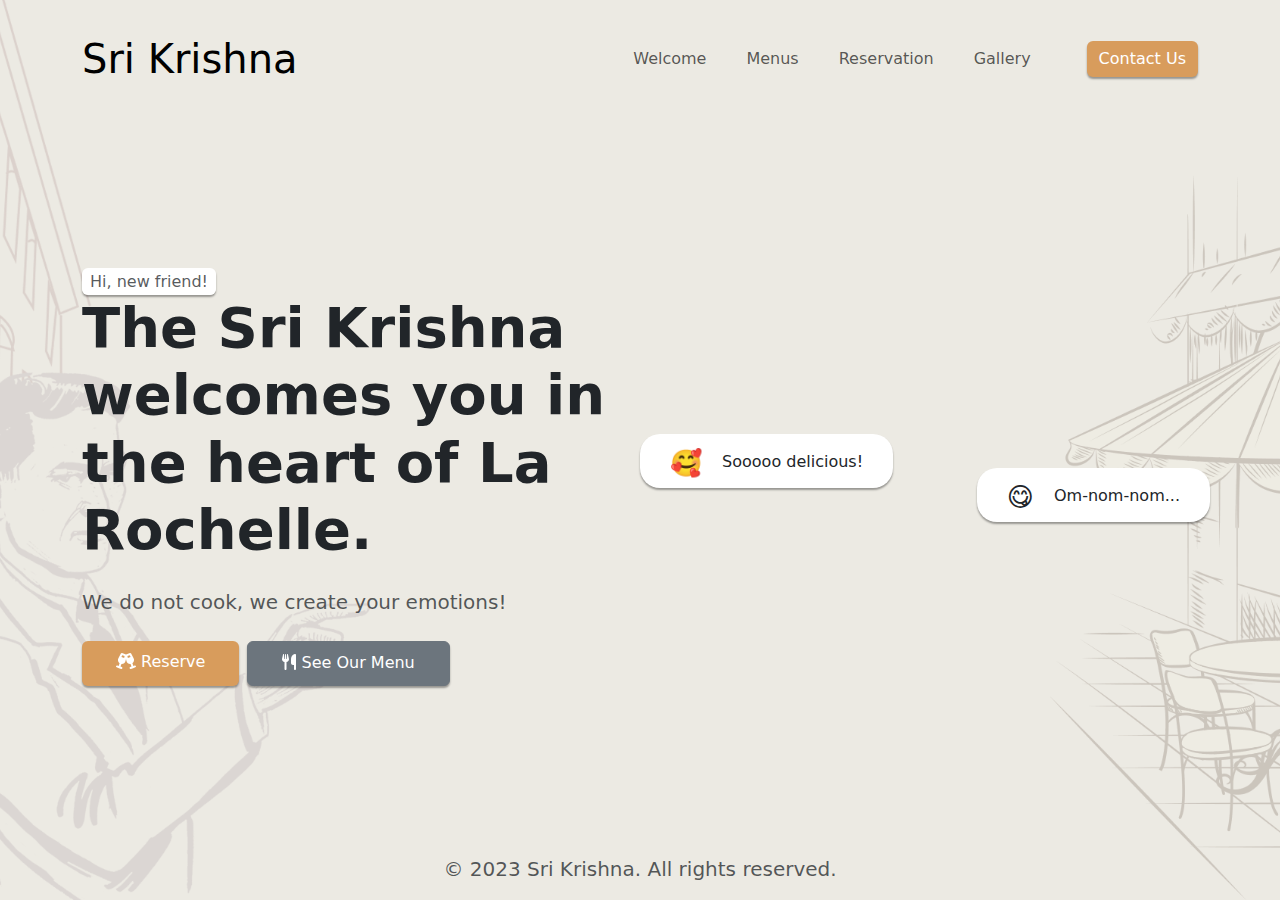
==== index.html @ 9e009672 "new" ====
<!DOCTYPE html>
<html lang="en">
<head>
    <meta charset="UTF-8">
    <meta name="viewport" content="width=device-width, initial-scale=1.0">
    <title>Sri Krishna - Home</title>
    <link rel="stylesheet" href="./assets/vendor/bootstrap/dist/css/bootstrap.min.css">
    <link rel="stylesheet" href="./assets/vendor/@fortawesome/fontawesome-free/css/all.min.css">
    <link rel="stylesheet" href="./assets/css/header.css">
    <link rel="stylesheet" href="./assets/css/style.css">
    <link rel="stylesheet" href="./assets/css/home.css">
</head>
<body>
    <header class="sticky-top header">
        <nav class="navbar navbar-expand-lg navbar-light py-4">
            <div class="container">
                <a class="navbar-brand" href="#">
                    <span class="fs-1 fs-sm-5 fs-md-6 lead">Sri Krishna</span>
                </a>
                <button class="navbar-toggler" type="button" data-bs-toggle="collapse" data-bs-target="#header01"
                    aria-controls="header01" aria-expanded="false" aria-label="Toggle navigation">
                    <span class="navbar-toggler-icon"></span>
                </button>
                <div class="collapse navbar-collapse" id="header01">
                    <ul class="navbar-nav ms-auto mt-3 mt-lg-0 mb-3 mb-lg-0 me-4">
                        <li class="nav-item me-4"><a class="nav-link" href="index.html">Welcome</a></li>
                        <li class="nav-item me-4"><a class="nav-link" href="menus.html">Menus</a></li>
                        <li class="nav-item me-4"><a class="nav-link" href="reservation.html">Reservation</a></li>
                        <li class="nav-item me-4"><a class="nav-link" href="gallery.html">Gallery</a></li>
                       
                    </ul>
                    <div><a class="btn btn-primary primary-core-bg hero-badge border-0" href="contact.html">Contact Us</a></div>
                   

                </div>
            </div>
        </nav>
    </header>
   <main class="content-wrap">
    <section class="hero-section vh-lg-80 d-flex justify-content-center align-items-center">
        <div class="container">
            <div class="row align-items-center">
                <div class="col-12 col-lg-6 mb-lg-0">

                    <span class="bg-white p-1 rounded hero-badge mb-1 px-2 text-muted">Hi, new friend!</span>
                  <h2 class="display-4 fw-bold mb-4">The Sri Krishna welcomes you in the heart of La Rochelle.</h2>
                  <p class="lead text-muted mb-4 p-shadow">We do not cook,
                    we create your
                    emotions!</p>
                  <div class="d-flex flex-wrap">
                    <a class="btn btn-primary me-2 mb-2 mb-sm-0 hero-badge primary-core-bg border-0 site-btn" href="reservation.html"><i class="fa-solid fa-champagne-glasses"></i> Reserve</a>
                    <a class="btn btn-secondary mb-2 mb-sm-0 hero-badge site-btn" href="#"><i class="fa-solid fa-utensils"></i> See Our Menu</a></div>
                </div>
                <div class="col-12 col-lg-6 position-relative">
                  <img class="img-fluid shape1" src="https://elanta.app/nazar/starbelly-demo/img/illustrations/1.png" alt="">
                
                  <div class="hero-dialog-1 position-absolute z-1"><span>😋</span> Om-nom-nom...</div>
                  <div class="hero-dialog-2 position-absolute z-1 dialog-2"><span>🥰</span> Sooooo delicious!</div>
                </div>
                
              </div>
        </div>
       
       
    </section>
   </main>
    <footer class="footer mt-auto">
    <div class="container-fluid">
        <div class="row">
            <div class="col-12 text-center">
              <p class="lead text-muted p-shadow">&copy; 2023 Sri Krishna. All rights reserved.</p>
            </div>
          </div>
    </div>
</footer>
</body>
    <script src="./assets/vendor/bootstrap/dist/js/bootstrap.bundle.min.js"></script>
    <script src="./assets/vendor/@fortawesome/fontawesome-free/js/all.min.js"></script>
    <script src="./assets/js/style.js"></script>
   
</html>
---- assets/css/header.css ----
.scrolled-header {
    background-color: white;
    box-shadow: 0 2px 4px rgba(0, 0, 0, 0.1);
  }
---- assets/css/style.css ----
:root{
  --primary-core-color:rgb(216, 156, 92);
  --secondary-core-color:rgba(60,60,60,1);
}

body {

    background-image: url('../image/bg_3.png');
    z-index: 1;
    min-height: 100vh;
    position: relative;
    background-size: cover;
    background-color: #eceae3;
    background-attachment: fixed;
    background-repeat: no-repeat;
    background-position: center center;
    overflow-x: hidden;

}
.primary-core-color{
 color:var(--primary-core-color);
}
.secondary-core-color{
 color:var(--secondary-core-color);
}
.primary-core-bg {
    background: var(--primary-core-color);
}

.secondary-core-bg {
    background: var(--secondary-core-color);
}

.site-btn{
    padding: 9.5px 34px;
}
@media (min-width:992px) {
    .vh-lg-80{
        height: 80vh;
    }  
}
.hero-badge{
    box-shadow: 0 2px 2px 0 rgba(0, 0, 0, 0.36);
}
body {
    display: flex;
    flex-direction: column;
    min-height: 100vh;
  }

  main.content-wrap {
    flex: 1;
  }

  .footer {
    margin-top: auto;
  }
---- assets/css/home.css ----
.shape1{
   
    animation: anima1 3s infinite ease-in-out;
}

 .hero-dialog-1,.hero-dialog-2 {
    white-space: nowrap;
    background-color: #FFFFFF;
    padding: 5px 30px 10px;
    font-weight: 500;
    font-size: 16px;
    letter-spacing: 0;
    border-radius: 20px;
    box-shadow: 0 2px 2px 0 rgba(0, 0, 0, 0.36);
}
.hero-dialog-1:after {
    transform: rotate(45deg);
    content: '';
    z-index: 9;
    bottom: 0;
    background-color: #FFFFFF;
    height: 10px;
    width: 10px;
}
.hero-dialog-1 {
    top: 10%;
    right: 0;
    animation: message 0.4s ease-in-out;
    animation-fill-mode: forwards;
 
}
.hero-dialog-1 span,.hero-dialog-2 span{
    display: inline-block;
    margin-right: 15px;
    font-size: 26px;
    transform: translateY(5px);
}
.hero-dialog-2 {
    bottom: 10%;
    left:0;
    animation: message 0.4s ease-in-out;
    animation-fill-mode: backwards;
    
}
.hero-dialog-2:after {
    transform: rotate(45deg);
    content: '';
    z-index: 9;
    bottom: 0;
    background-color: #FFFFFF;
    height: 10px;
    width: 10px;
}


@keyframes anima1 {
    0% {
      transform: translateY(0) scale(1);
    }
  
    50% {
      transform: translateY(-5px) scale(1.05);
    }
  
    0% {
      transform: translateY(0) scale(1);
    }
  }
  @keyframes message {
    0% {
      opacity: 0;
      transform: translateX(30px);
    }
  
    100% {
      opacity: 1;
      transform: translateX(0);
    }
  }
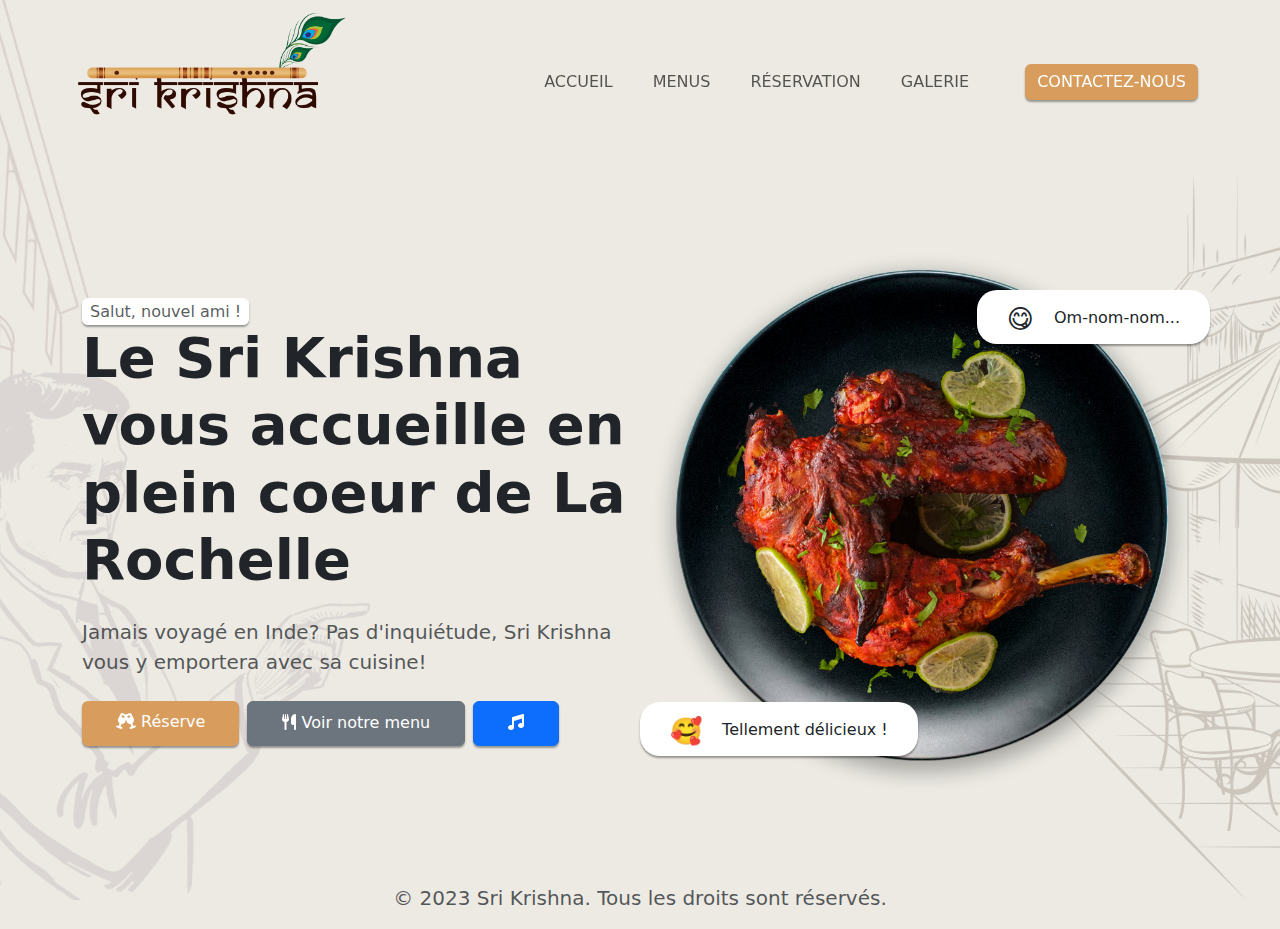
==== commit 2e369cd2: "new" ====
--- a/index.html
+++ b/index.html
@@ -10,12 +10,22 @@
     <link rel="stylesheet" href="./assets/css/style.css">
     <link rel="stylesheet" href="./assets/css/home.css">
 </head>
-<body>
+<body onload="audioFunction()" >
+      <audio autoplay loop id="my_audio">
+        <source src="./assets/audio/Krishna Flute.mp3"  type="audio/wav" />
+      </audio>
+      <!-- <div id="sound-permission-message" >
+        Please enable sound to experience the full functionality of this website.
+        <button id="request-sound-permission-button">Enable Sound</button>
+      </div> -->
     <header class="sticky-top header">
+       
         <nav class="navbar navbar-expand-lg navbar-light py-4">
             <div class="container">
-                <a class="navbar-brand" href="#">
-                    <span class="fs-1 fs-sm-5 fs-md-6 lead">Sri Krishna</span>
+                <a class="navbar-brand" href="index.html">
+                    <!-- <span class="fs-1 fs-sm-5 fs-md-6 lead">Sri Krishna</span> -->
+                    <img src="./assets/image/Sri Krishna Logo.png" class="logo"  alt="logo"/>
+                    
                 </a>
                 <button class="navbar-toggler" type="button" data-bs-toggle="collapse" data-bs-target="#header01"
                     aria-controls="header01" aria-expanded="false" aria-label="Toggle navigation">
@@ -23,39 +33,45 @@
                 </button>
                 <div class="collapse navbar-collapse" id="header01">
                     <ul class="navbar-nav ms-auto mt-3 mt-lg-0 mb-3 mb-lg-0 me-4">
-                        <li class="nav-item me-4"><a class="nav-link" href="index.html">Welcome</a></li>
-                        <li class="nav-item me-4"><a class="nav-link" href="menus.html">Menus</a></li>
-                        <li class="nav-item me-4"><a class="nav-link" href="reservation.html">Reservation</a></li>
-                        <li class="nav-item me-4"><a class="nav-link" href="gallery.html">Gallery</a></li>
+                        <li class="nav-item me-4"><a class="nav-link" href="index.html">ACCUEIL</a></li>
+                        <li class="nav-item me-4"><a class="nav-link" href="menus.html">MENUS</a></li>
+                        <li class="nav-item me-4"><a class="nav-link" href="reservation.html">RÉSERVATION</a></li>
+                        <li class="nav-item me-4"><a class="nav-link" href="gallery.html">GALERIE</a></li>
                        
                     </ul>
-                    <div><a class="btn btn-primary primary-core-bg hero-badge border-0" href="contact.html">Contact Us</a></div>
-                   
-
+                    <div><a class="btn btn-primary primary-core-bg hero-badge border-0" href="contact.html">CONTACTEZ-NOUS</a></div>
                 </div>
             </div>
         </nav>
     </header>
    <main class="content-wrap">
+    <embed src="" loop="true" id="my_audio" autostart="true" width="1"
+    height="0">
+    <!-- <audio src="./assets/audio/Krishna Flute.mp3" id="my_audio" ></audio> -->
+    <audio src="./assets/audio/Krishna Flute.mp3"></audio>
+    
     <section class="hero-section vh-lg-80 d-flex justify-content-center align-items-center">
         <div class="container">
             <div class="row align-items-center">
                 <div class="col-12 col-lg-6 mb-lg-0">
 
-                    <span class="bg-white p-1 rounded hero-badge mb-1 px-2 text-muted">Hi, new friend!</span>
-                  <h2 class="display-4 fw-bold mb-4">The Sri Krishna welcomes you in the heart of La Rochelle.</h2>
-                  <p class="lead text-muted mb-4 p-shadow">We do not cook,
-                    we create your
-                    emotions!</p>
+                    <span class="bg-white p-1 rounded hero-badge mb-1 px-2 text-muted">Salut, nouvel ami !</span>
+                  <h2 class="display-4 fw-bold mb-4">Le Sri Krishna vous accueille en plein coeur de La Rochelle</h2>
+                  <p class="lead text-muted mb-4 p-shadow">Jamais voyagé en Inde? Pas d'inquiétude, Sri Krishna vous y emportera avec sa cuisine!</p>
                   <div class="d-flex flex-wrap">
-                    <a class="btn btn-primary me-2 mb-2 mb-sm-0 hero-badge primary-core-bg border-0 site-btn" href="reservation.html"><i class="fa-solid fa-champagne-glasses"></i> Reserve</a>
-                    <a class="btn btn-secondary mb-2 mb-sm-0 hero-badge site-btn" href="#"><i class="fa-solid fa-utensils"></i> See Our Menu</a></div>
+                    <a class="btn btn-primary me-2 mb-2 mb-sm-0 hero-badge primary-core-bg border-0 site-btn" href="reservation.html"><i class="fa-solid fa-champagne-glasses"></i> Réserve</a>
+                    <a class="btn btn-secondary mb-2 mb-sm-0 hero-badge site-btn" href="menus.html"><i class="fa-solid fa-utensils"></i> Voir notre menu</a>
+                    <a class="btn btn-primary  mb-2 mb-sm-0 ms-2 hero-badge site-btn " id="play" onclick="play()" > <i class="fa-solid fa-music"></i> </a>
+                    <a class="btn btn-primary  mb-2 mb-sm-0 ms-2 hero-badge site-btn"  id="pause" onclick="pause()" > <i class="fa-solid fa-pause"></i> </a>
+                </div>
+
+
                 </div>
                 <div class="col-12 col-lg-6 position-relative">
-                  <img class="img-fluid shape1" src="https://elanta.app/nazar/starbelly-demo/img/illustrations/1.png" alt="">
+                  <img class="img-fluid shape1" src="./assets/image/Thandhoori.png" alt="">
                 
                   <div class="hero-dialog-1 position-absolute z-1"><span>😋</span> Om-nom-nom...</div>
-                  <div class="hero-dialog-2 position-absolute z-1 dialog-2"><span>🥰</span> Sooooo delicious!</div>
+                  <div class="hero-dialog-2 position-absolute z-1 dialog-2"><span>🥰</span> Tellement délicieux !</div>
                 </div>
                 
               </div>
@@ -68,7 +84,7 @@
     <div class="container-fluid">
         <div class="row">
             <div class="col-12 text-center">
-              <p class="lead text-muted p-shadow">&copy; 2023 Sri Krishna. All rights reserved.</p>
+              <p class="lead text-muted p-shadow">&copy; 2023 Sri Krishna. Tous les droits sont réservés.</p>
             </div>
           </div>
     </div>
@@ -76,6 +92,9 @@
 </body>
     <script src="./assets/vendor/bootstrap/dist/js/bootstrap.bundle.min.js"></script>
     <script src="./assets/vendor/@fortawesome/fontawesome-free/js/all.min.js"></script>
-    <script src="./assets/js/style.js"></script>
+    <script src="./assets/js/style.js">
+
+    </script>
+    
    
 </html>--- a/assets/css/style.css
+++ b/assets/css/style.css
@@ -55,3 +55,34 @@
   .footer {
     margin-top: auto;
   }
+
+
+  #my_audio {
+    position: fixed;
+    left: -9999px;
+    top: -9999px;
+}
+
+.logo{
+  width: 300px !important;
+  margin-left: -30px !important;
+  margin-top: -30px !important; 
+}
+
+@media screen and (max-width:768px) {
+  .logo{
+    width: 200px !important;
+    margin-top: -30px !important;
+   margin-left: -20px !important;
+  }
+  
+}
+
+.hide-class{
+  display: none;
+}
+
+.mouse-over:hover{
+transform: scale(1.1);
+transition: 1s;
+}--- a/assets/css/home.css
+++ b/assets/css/home.css
@@ -5,6 +5,20 @@
 .shape1{
    
     animation: anima1 3s infinite ease-in-out;
+}
+
+@media screen and (max-width:768px) {
+  .hero-dialog-1,.hero-dialog-2 {
+
+    padding: 0px 5px 5px !important;
+  }
+
+  .hero-dialog-1 span,.hero-dialog-2 span{
+    display: inline-block;
+    margin-right: 10px !important;
+    font-size: 20px !important;
+    transform: translateY(5px);
+}
 }
 
  .hero-dialog-1,.hero-dialog-2 {
@@ -44,7 +58,6 @@
     left:0;
     animation: message 0.4s ease-in-out;
     animation-fill-mode: backwards;
-    
 }
 .hero-dialog-2:after {
     transform: rotate(45deg);
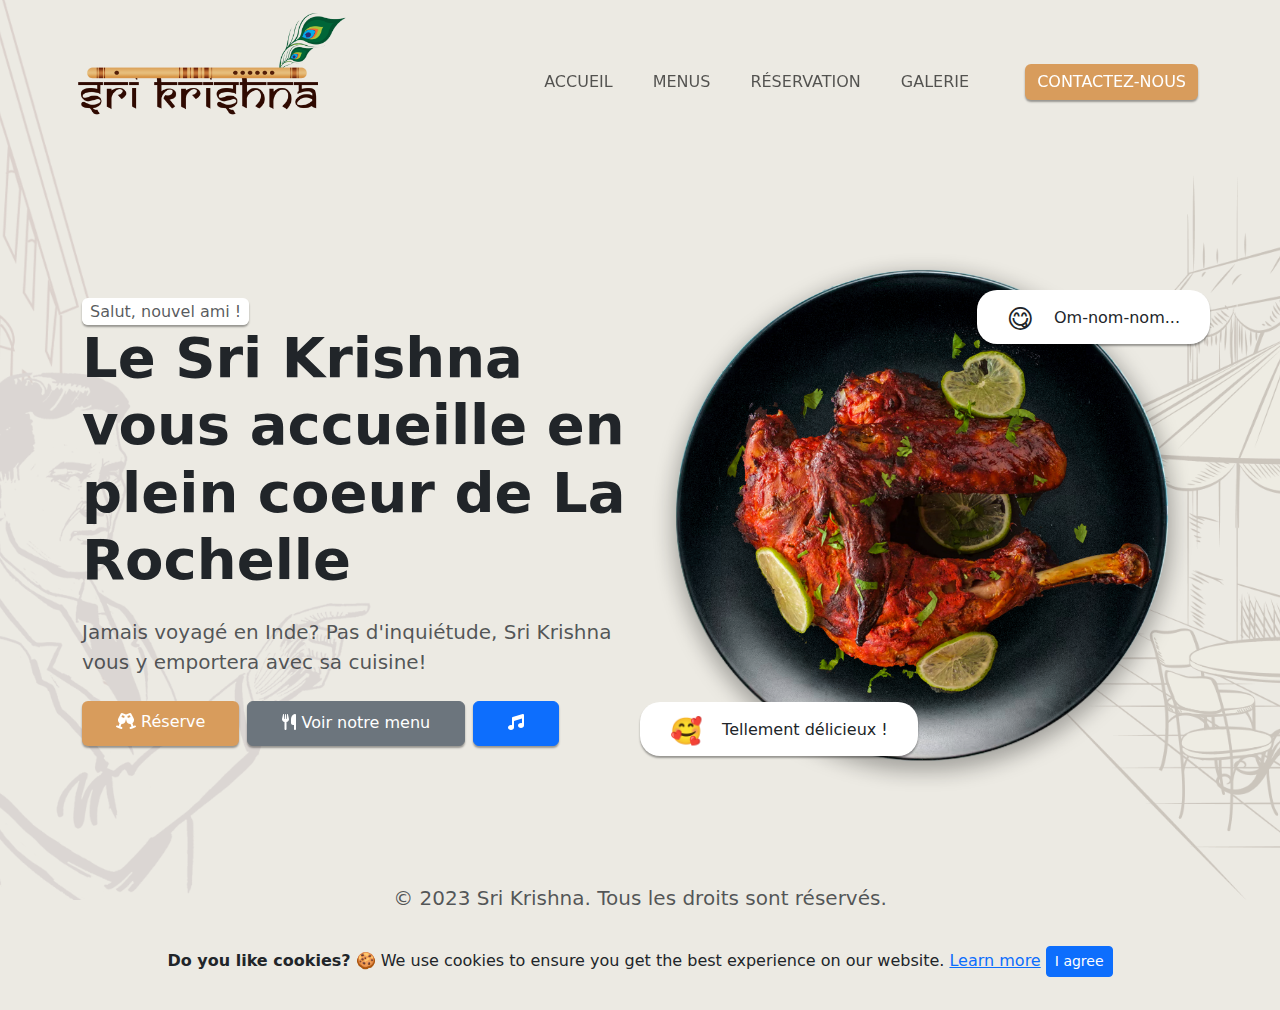
==== commit c39b72eb: "new" ====
--- a/index.html
+++ b/index.html
@@ -9,6 +9,7 @@
     <link rel="stylesheet" href="./assets/css/header.css">
     <link rel="stylesheet" href="./assets/css/style.css">
     <link rel="stylesheet" href="./assets/css/home.css">
+    <link rel="stylesheet" href="./assets/vendor/bootstrap-cookie-alert/cookiealert.css">
 </head>
 <body onload="audioFunction()" >
       <audio autoplay loop id="my_audio">
@@ -89,12 +90,20 @@
           </div>
     </div>
 </footer>
+<div class="alert text-center cookiealert" role="alert">
+    <b>Do you like cookies?</b> &#x1F36A; We use cookies to ensure you get the best experience on our website. <a href="http://cookiesandyou.com/" target="_blank">Learn more</a>
+
+    <button type="button" class="btn btn-primary btn-sm acceptcookies" aria-label="Close">
+        I agree
+    </button>
+</div>
 </body>
     <script src="./assets/vendor/bootstrap/dist/js/bootstrap.bundle.min.js"></script>
     <script src="./assets/vendor/@fortawesome/fontawesome-free/js/all.min.js"></script>
     <script src="./assets/js/style.js">
 
     </script>
+        <script src="./assets/vendor/bootstrap-cookie-alert/cookiealert.js"></script>
     
    
 </html>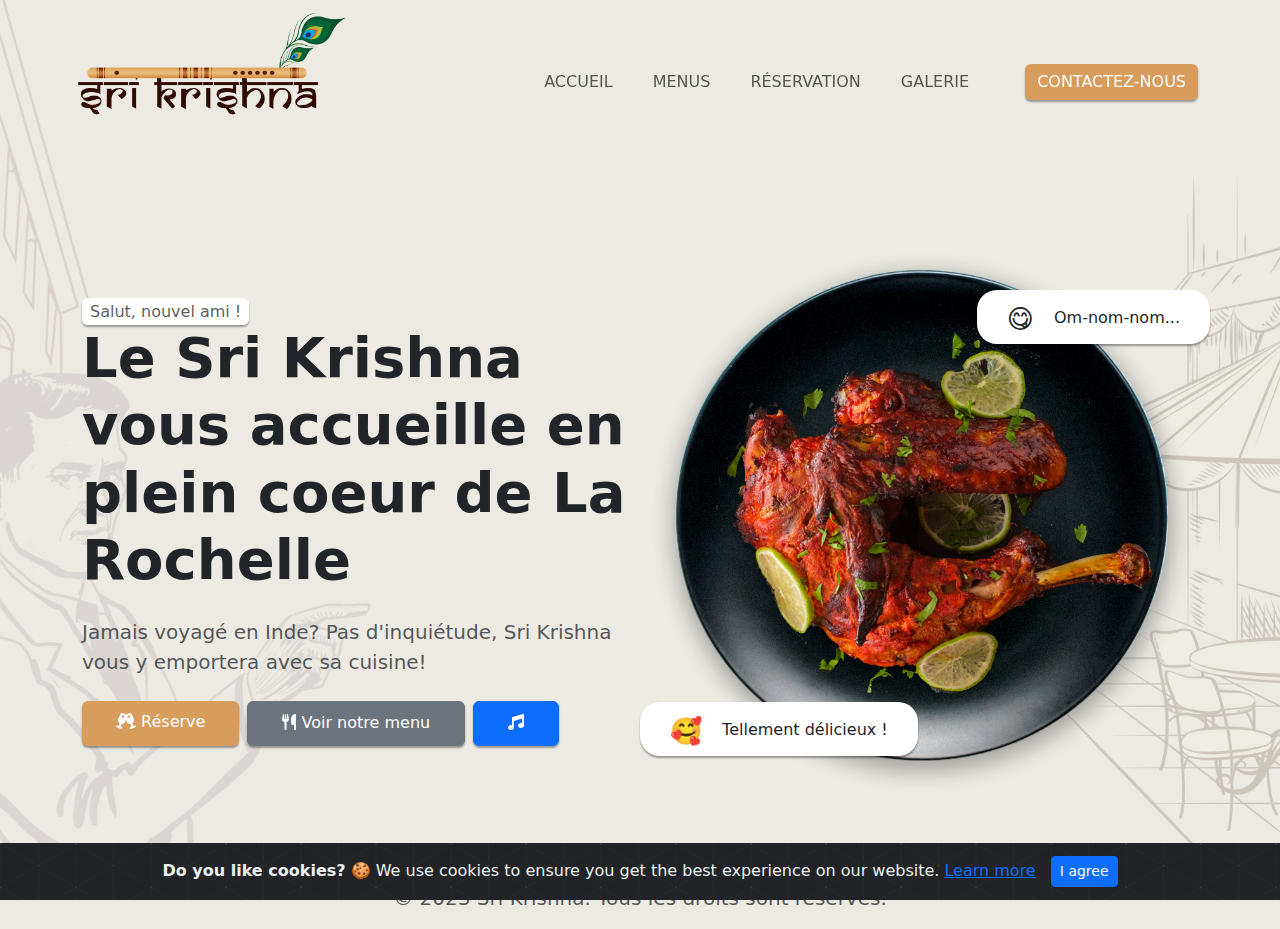
==== commit bf7e0e28: "new" ====
--- a/index.html
+++ b/index.html
@@ -92,7 +92,6 @@
 </footer>
 <div class="alert text-center cookiealert" role="alert">
     <b>Do you like cookies?</b> &#x1F36A; We use cookies to ensure you get the best experience on our website. <a href="http://cookiesandyou.com/" target="_blank">Learn more</a>
-
     <button type="button" class="btn btn-primary btn-sm acceptcookies" aria-label="Close">
         I agree
     </button>
--- a/assets/vendor/bootstrap-cookie-alert/cookiealert.css
+++ b/assets/vendor/bootstrap-cookie-alert/cookiealert.css
@@ -0,0 +1,37 @@
+/*
+ * Bootstrap Cookie Alert by Wruczek
+ * https://github.com/Wruczek/Bootstrap-Cookie-Alert
+ * Released under MIT license
+ */
+.cookiealert {
+    position: fixed;
+    bottom: 0;
+    left: 0;
+    width: 100%;
+    margin: 0 !important;
+    padding: 0.75rem 1.25rem;
+    z-index: 999;
+    opacity: 0;
+    visibility: hidden;
+    border-radius: 0;
+    transform: translateY(100%);
+    transition: all 500ms ease-out;
+    color: #ecf0f1;
+    background: #212327 url('[data-uri]');
+}
+
+.cookiealert.show {
+    opacity: 1;
+    visibility: visible;
+    transform: translateY(0%);
+    transition-delay: 1000ms;
+}
+
+.cookiealert a {
+    text-decoration: underline
+}
+
+.cookiealert .acceptcookies {
+    margin-left: 10px;
+    vertical-align: baseline;
+}
